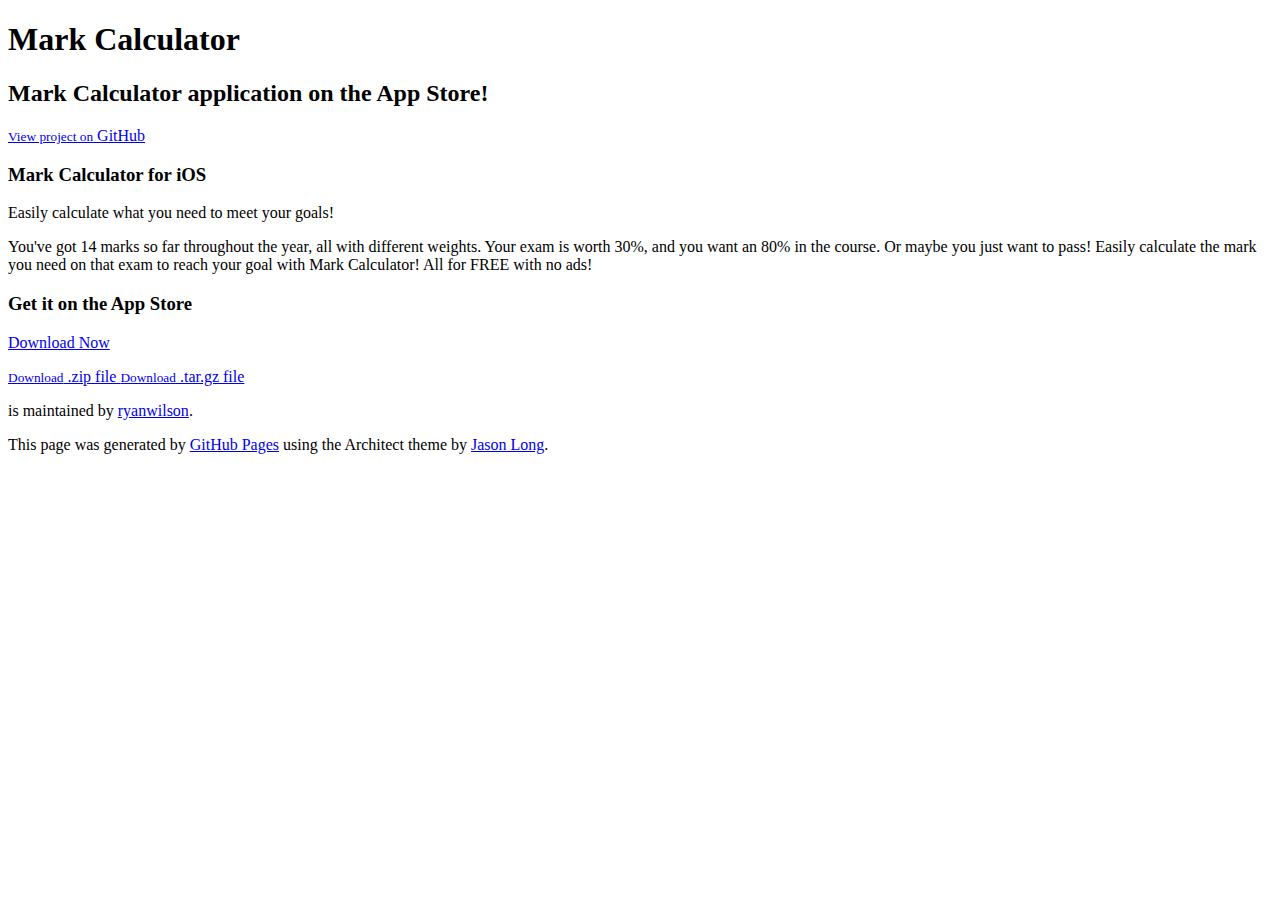
==== index.html @ 30061e3a "Changed a few things." ====
<!DOCTYPE html>
<html>
  <head>
    <meta charset='utf-8'>
    <meta http-equiv="X-UA-Compatible" content="chrome=1">
    <meta name="viewport" content="width=device-width, initial-scale=1, maximum-scale=1">
    <link href='https://fonts.googleapis.com/css?family=Architects+Daughter' rel='stylesheet' type='text/css'>
    <link rel="stylesheet" type="text/css" href="stylesheets/stylesheet.css" media="screen">
    <link rel="stylesheet" type="text/css" href="stylesheets/github-light.css" media="screen">
    <link rel="stylesheet" type="text/css" href="stylesheets/print.css" media="print">

    <!--[if lt IE 9]>
    <script src="//html5shiv.googlecode.com/svn/trunk/html5.js"></script>
    <![endif]-->

    <title>Markcalculator by ryanwilson</title>
  </head>

  <body>
    <header>
      <div class="inner">
        <h1>Mark Calculator</h1>
        <h2>Mark Calculator application on the App Store!</h2>
        <a href="https://github.com/ryanwilson/MarkCalculator" class="button"><small>View project on</small> GitHub</a>
      </div>
    </header>

    <div id="content-wrapper">
      <div class="inner clearfix">
        <section id="main-content">
          <h3>
<a id="mark-calculator-for-ios" class="anchor" href="#mark-calculator-for-ios" aria-hidden="true"><span class="octicon octicon-link"></span></a>Mark Calculator for iOS</h3>

<p>Easily calculate what you need to meet your goals!</p>

<p>You've got 14 marks so far throughout the year, all with different weights. Your exam is worth 30%, and you want an 80% in the course. Or maybe you just want to pass! Easily calculate the mark you need on that exam to reach your goal with Mark Calculator! All for FREE with no ads!</p>

<h3>
<a id="get-it-on-the-app-store" class="anchor" href="#get-it-on-the-app-store" aria-hidden="true"><span class="octicon octicon-link"></span></a>Get it on the App Store</h3>

<p><a href="https://itunes.apple.com/ca/app/mark-calculator/id434291749?mt=8">Download Now</a></p>
        </section>

        <aside id="sidebar">
          <a href="https://github.com/ryanwilson/MarkCalculator/zipball/master" class="button">
            <small>Download</small>
            .zip file
          </a>
          <a href="https://github.com/ryanwilson/MarkCalculator/tarball/master" class="button">
            <small>Download</small>
            .tar.gz file
          </a>

          <p class="repo-owner"><a href="https://github.com/ryanwilson/MarkCalculator"></a> is maintained by <a href="https://github.com/ryanwilson">ryanwilson</a>.</p>

          <p>This page was generated by <a href="https://pages.github.com">GitHub Pages</a> using the Architect theme by <a href="https://twitter.com/jasonlong">Jason Long</a>.</p>
        </aside>
      </div>
    </div>

            <script type="text/javascript">
            var gaJsHost = (("https:" == document.location.protocol) ? "https://ssl." : "http://www.");
            document.write(unescape("%3Cscript src='" + gaJsHost + "google-analytics.com/ga.js' type='text/javascript'%3E%3C/script%3E"));
          </script>
          <script type="text/javascript">
            try {
              var pageTracker = _gat._getTracker("UA-22021477-1");
            pageTracker._trackPageview();
            } catch(err) {}
          </script>

  </body>
</html>
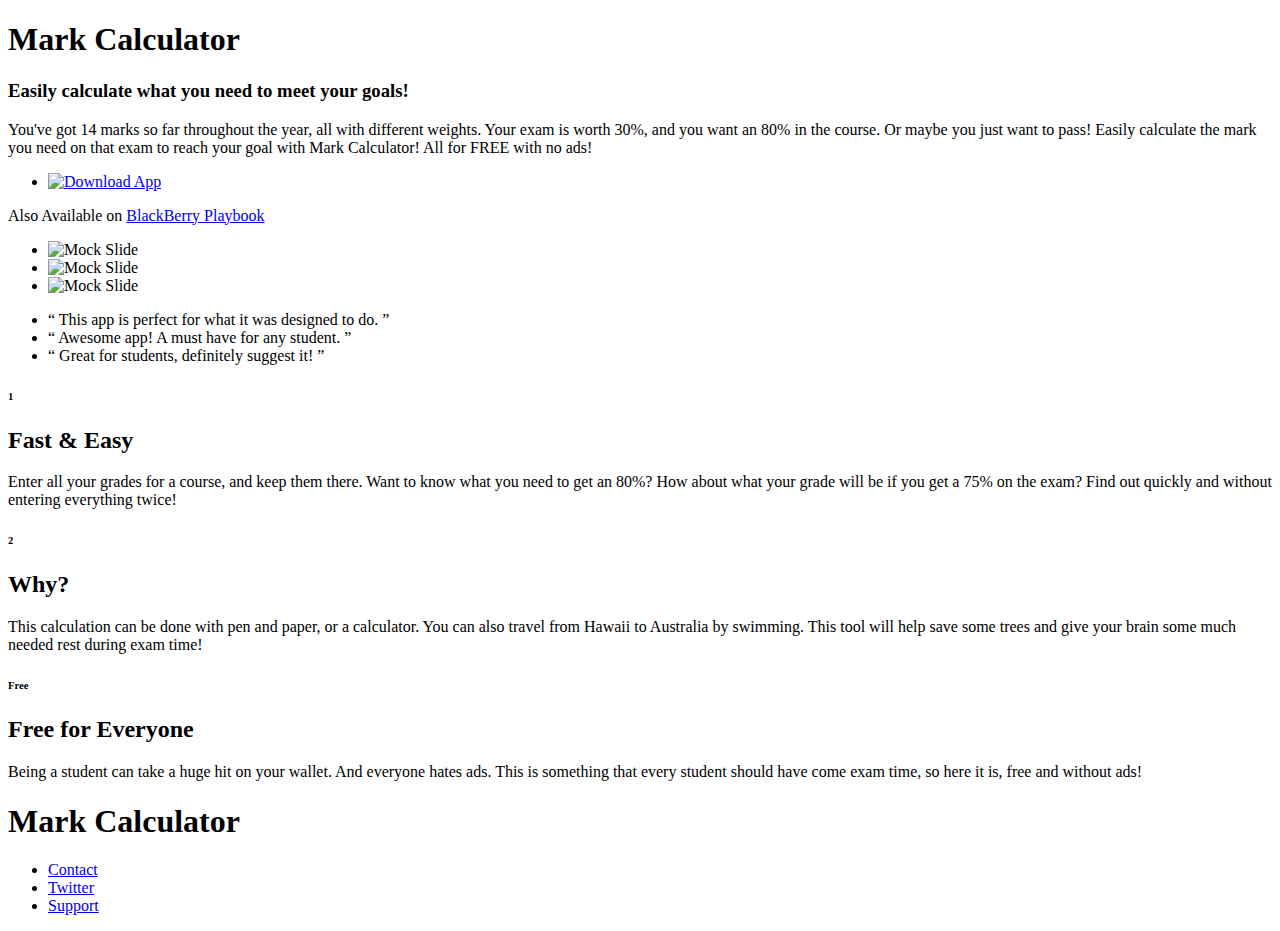
==== commit 851bd270: "Put up old iPage files." ====
--- a/index.html
+++ b/index.html
@@ -1,73 +1,167 @@
 <!DOCTYPE html>
-<html>
-  <head>
-    <meta charset='utf-8'>
-    <meta http-equiv="X-UA-Compatible" content="chrome=1">
-    <meta name="viewport" content="width=device-width, initial-scale=1, maximum-scale=1">
-    <link href='https://fonts.googleapis.com/css?family=Architects+Daughter' rel='stylesheet' type='text/css'>
-    <link rel="stylesheet" type="text/css" href="stylesheets/stylesheet.css" media="screen">
-    <link rel="stylesheet" type="text/css" href="stylesheets/github-light.css" media="screen">
-    <link rel="stylesheet" type="text/css" href="stylesheets/print.css" media="print">
+<!--[if lt IE 7]>      <html class="no-js lt-ie9 lt-ie8 lt-ie7"> <![endif]-->
+<!--[if IE 7]>         <html class="no-js lt-ie9 lt-ie8"> <![endif]-->
+<!--[if IE 8]>         <html class="no-js lt-ie9"> <![endif]-->
+<!--[if gt IE 8]><!--> <html class="no-js"> <!--<![endif]-->
+    <head>
+        <meta charset="utf-8">
+        <meta http-equiv="X-UA-Compatible" content="IE=edge,chrome=1">
+        <meta name="keywords" content="iPhone, iPod, iPad, App, Playbook, Blackberry, Mark Calculator, Grade," />
+        <meta name="description" content="Mark Calculator App" />
+        <meta name="author" content="Ryan Wilson" />
+        <meta name="copyright" content="&copy; 2013 Ryan Wilson. All rights reserved." />
 
-    <!--[if lt IE 9]>
-    <script src="//html5shiv.googlecode.com/svn/trunk/html5.js"></script>
-    <![endif]-->
+        <title>Mark Calculator</title>
+        <meta name="description" content="">
+        
+        <meta content="width=device-width, initial-scale=1, maximum-scale=1, user-scalable=no" name="viewport">
+        <meta content="black" name="apple-mobile-web-app-status-bar-style">
+        
+        <link rel="stylesheet" href="css/normalize.min.css">
+        <link rel="stylesheet" href="css/main.css">
+        <link rel="stylesheet" href="css/flexslider.css">
+        <script src="js/vendor/modernizr-2.6.1-respond-1.1.0.min.js"></script>	
+    </head>
+    <body>
+    <div id="wrap">
+        <!--[if lt IE 7]>
+            <p class="chromeframe">You are using an outdated browser. <a href="http://browsehappy.com/">Upgrade your browser today</a> or <a href="http://www.google.com/chromeframe/?redirect=true">install Google Chrome Frame</a> to better experience this site.</p>
+        <![endif]-->
+		
+		
+		<!-- START HEADER  -->
+        <div class="header-container">
+            <header class="wrapper clearfix">
+            	<div class="ctaColumn">
+                
+                <!-- LOGO Replace // Replace Text with your App name for SEO, text is replaced with logo.png file  -->
+                <h1>Mark Calculator</h1>
+                
+                <!-- START HEADER TEXT  -->
+                <h3>Easily calculate what you need to meet your goals!</h3>
+                <p>You've got 14 marks so far throughout the year, all with different weights. Your exam is worth 30%, and you want an 80% in the course. Or maybe you just want to pass! Easily calculate the mark you need on that exam to reach your goal with Mark Calculator! All for FREE with no ads!</p>
+                
+                <!-- INSERT STORES // Insert Desired App Store Buttons / Extra buttons in img folder  -->
+                <ul class="clearfix">
+                	<li><a href="https://itunes.apple.com/ca/app/mark-calculator/id434291749?mt=8"><img src="img/appStore_Btn@2x.png" alt="Download App" /></a></li>
+                </ul>
+                
+                <!-- INSERT ALT STORES // Insert Alternative App Store Links  -->
+                <p class="available">Also Available on <a href="http://appworld.blackberry.com/webstore/content/38161/?lang=en">BlackBerry Playbook</a></p>
+                </div>
+                
+                <!-- START IPHONE SLIDER -->
+                <div class="fader">
+                	<div class="flexslider1">
+                	  <ul class="slides">
+                	  	<!-- INSERT IPHONE SLIDE  -->
+                	    <li><img src="img/slide1@2x.png" alt="Mock Slide" /></li>
+                	    <!-- INSERT IPHONE SLIDE  --> 
+                	  	<li><img src="img/slide2@2x.png" alt="Mock Slide" /></li>
+                	  	<!-- INSERT IPHONE SLIDE  --> 
+                	  	<li><img src="img/slide3@2x.png" alt="Mock Slide" /></li> 
+                	  </ul>
+                	</div>
+                </div>
+  
+                <!-- END HEADER -->	
+            </header>
+        </div>
+		
+		
+		
+		
+		<!-- START FEATURES  -->	
+        <div class="main-container">
+            <div class="main wrapper clearfix">
+				<article>
+                    <header>
+                    	<div class="flexslider2 quote">
+                    	  <ul class="slides">
+                    	  	<!-- INSERT QUOTE  -->
+                    	    <li>“ This app is perfect for what it was designed to do. ” </li>
+                    	     <!-- INSERT QUOTE  --> 
+                    	  	<li>“ Awesome app! A must have for any student. ”</li>
+                    	  	 <!-- INSERT QUOTE  -->
+                    	  	<li>“ Great for students, definitely suggest it! ”</li>
+                    	  </ul>
+                    	</div>	                  
+                    </header>
+                    
+                    
+                    <!-- INSERT FEATURE TEXT  -->
+                    <section>
+                        <h6>1</h6>
+                        <h2>Fast & Easy</h2>                        
+                        <p>Enter all your grades for a course, and keep them there. Want to know what you need to get an 80%? How about what your grade will be if you get a 75% on the exam? Find out quickly and without entering everything twice!</p>
+                    </section>
+                    
+                    <!-- INSERT FEATURE TEXT  -->
+                    <section>
+                        <h6>2</h6>
+                        <h2>Why?</h2>                        
+                        <p>This calculation can be done with pen and paper, or a calculator. You can also travel from Hawaii to Australia by swimming. This tool will help save some trees and give your brain some much needed rest during exam time! </p>
+                    </section>
+                    
+                    <!-- INSERT FEATURE TEXT  -->
+                    <section class="last">
+                        <h6>Free</h6>
+                        <h2>Free for Everyone</h2>                        
+                        <p>Being a student can take a huge hit on your wallet. And everyone hates ads. This is something that every student should have come exam time, so here it is, free and without ads!</p>
+                    </section>
+                </article>
 
-    <title>Markcalculator by ryanwilson</title>
-  </head>
+                
+				<!-- END MAIN -->	
+            </div> 
+        </div> 
+		
+		
+		
+		
+		<!-- START FOOTER  -->
+        <div class="footer-container">
+            <footer class="wrapper clearfix">
+            
+                <!-- LOGO Replace // Replace Text with your App name for SEO, text is replaced with logo.png file  -->
+                <h1>Mark Calculator</h1>
+                
+                <!-- INSERT Footer Links // Insert Desired menu items  -->
+                <ul>
+                	<li><a href="mailto:ryanwils+markcalc@gmail.com?Subject=Mark%20Calculator">Contact</a></li>
+                	<li><a href="https://twitter.com/ryanwils">Twitter</a></li>
+                	<li><a href="mailto:ryanwils+markcalc@gmail.com?Subject=Mark%20Calculator%20Support">Support</a></li>
+                </ul>
+                
+            <!-- END FOOTER -->    
+            </footer>
+        </div>
+        </div>
+		
+		
+		
+		
+		<!-- LOAD SCRIPTS -->
+        <script src="http://ajax.googleapis.com/ajax/libs/jquery/1.8.0/jquery.min.js"></script>
+        <script>window.jQuery || document.write('<script src="js/vendor/jquery-1.8.0.min.js"><\/script>')</script>
+        <!--<script src="js/retina.js"></script>-->
+        <script defer src="js/jquery.flexslider-min.js"></script>
+		<script src="js/main.js"></script>
+		
 
-  <body>
-    <header>
-      <div class="inner">
-        <h1>Mark Calculator</h1>
-        <h2>Mark Calculator application on the App Store!</h2>
-        <a href="https://github.com/ryanwilson/MarkCalculator" class="button"><small>View project on</small> GitHub</a>
-      </div>
-    </header>
+		<!-- Load google Analytics -->
+    <script type="text/javascript">
+      var _gaq = _gaq || [];
+      _gaq.push(['_setAccount', 'UA-22021477-1']);
+      _gaq.push(['_trackPageview']);
 
-    <div id="content-wrapper">
-      <div class="inner clearfix">
-        <section id="main-content">
-          <h3>
-<a id="mark-calculator-for-ios" class="anchor" href="#mark-calculator-for-ios" aria-hidden="true"><span class="octicon octicon-link"></span></a>Mark Calculator for iOS</h3>
-
-<p>Easily calculate what you need to meet your goals!</p>
-
-<p>You've got 14 marks so far throughout the year, all with different weights. Your exam is worth 30%, and you want an 80% in the course. Or maybe you just want to pass! Easily calculate the mark you need on that exam to reach your goal with Mark Calculator! All for FREE with no ads!</p>
-
-<h3>
-<a id="get-it-on-the-app-store" class="anchor" href="#get-it-on-the-app-store" aria-hidden="true"><span class="octicon octicon-link"></span></a>Get it on the App Store</h3>
-
-<p><a href="https://itunes.apple.com/ca/app/mark-calculator/id434291749?mt=8">Download Now</a></p>
-        </section>
-
-        <aside id="sidebar">
-          <a href="https://github.com/ryanwilson/MarkCalculator/zipball/master" class="button">
-            <small>Download</small>
-            .zip file
-          </a>
-          <a href="https://github.com/ryanwilson/MarkCalculator/tarball/master" class="button">
-            <small>Download</small>
-            .tar.gz file
-          </a>
-
-          <p class="repo-owner"><a href="https://github.com/ryanwilson/MarkCalculator"></a> is maintained by <a href="https://github.com/ryanwilson">ryanwilson</a>.</p>
-
-          <p>This page was generated by <a href="https://pages.github.com">GitHub Pages</a> using the Architect theme by <a href="https://twitter.com/jasonlong">Jason Long</a>.</p>
-        </aside>
-      </div>
-    </div>
-
-            <script type="text/javascript">
-            var gaJsHost = (("https:" == document.location.protocol) ? "https://ssl." : "http://www.");
-            document.write(unescape("%3Cscript src='" + gaJsHost + "google-analytics.com/ga.js' type='text/javascript'%3E%3C/script%3E"));
-          </script>
-          <script type="text/javascript">
-            try {
-              var pageTracker = _gat._getTracker("UA-22021477-1");
-            pageTracker._trackPageview();
-            } catch(err) {}
-          </script>
-
-  </body>
+      (function() {
+        var ga = document.createElement('script'); ga.type = 'text/javascript'; ga.async = true;
+        ga.src = ('https:' == document.location.protocol ? 'https://ssl' : 'http://www') + '.google-analytics.com/ga.js';
+        var s = document.getElementsByTagName('script')[0]; s.parentNode.insertBefore(ga, s);
+      })();
+    </script>
+    <!-- End Load google Analytics -->
+    
+    </body>
 </html>
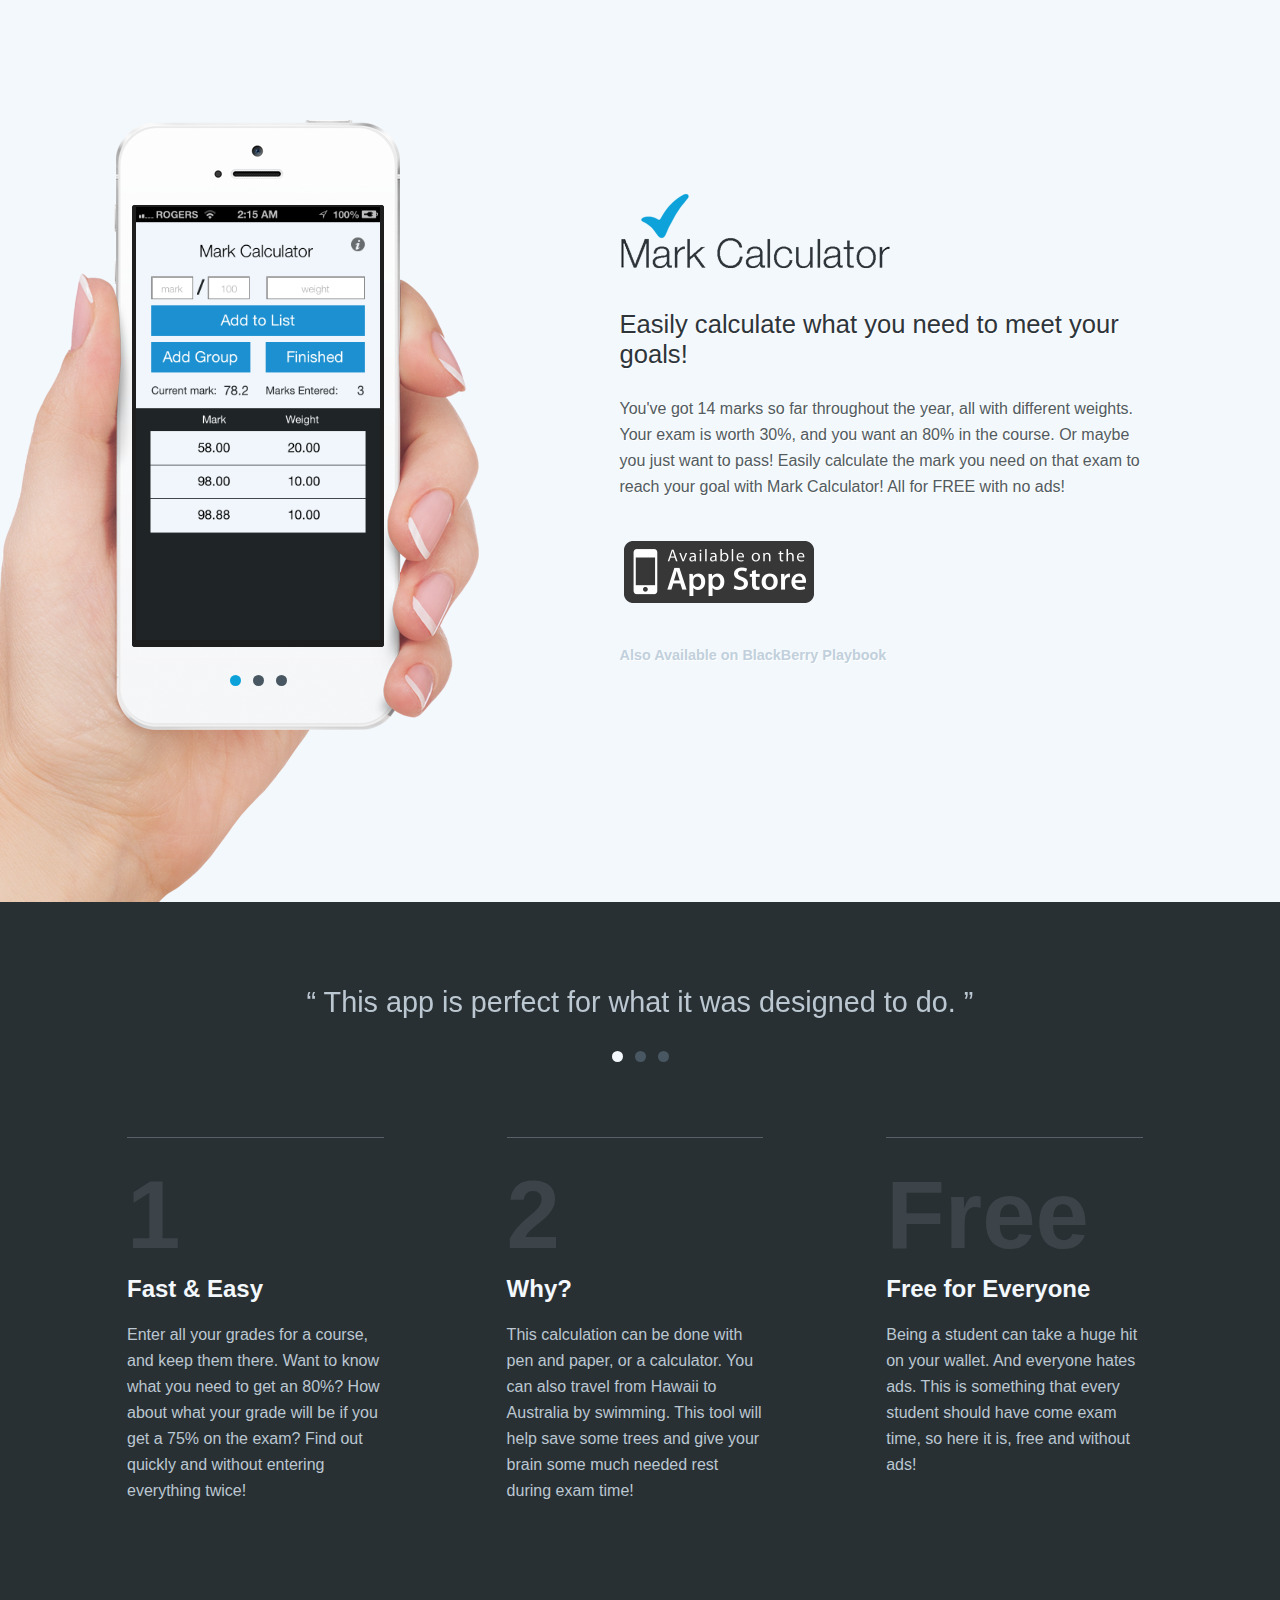
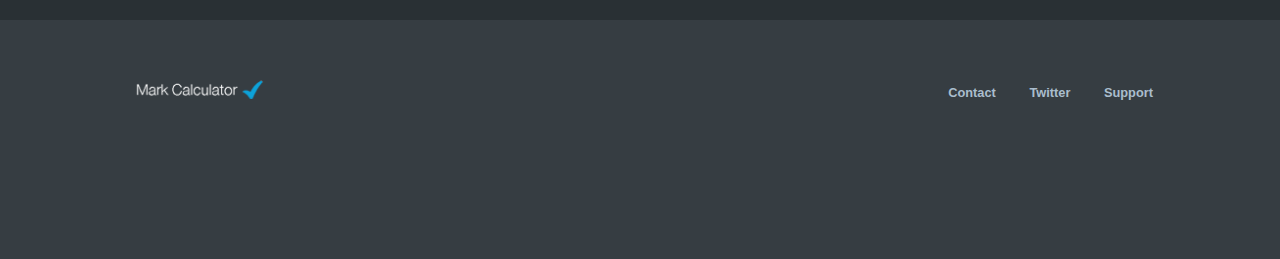
==== commit 9e5f8bbc: "Special comment for GH Pages" ====
--- a/index.html
+++ b/index.html
@@ -1,4 +1,5 @@
 <!DOCTYPE html>
+<!-- Hello, GitHub Pages! -->
 <!--[if lt IE 7]>      <html class="no-js lt-ie9 lt-ie8 lt-ie7"> <![endif]-->
 <!--[if IE 7]>         <html class="no-js lt-ie9 lt-ie8"> <![endif]-->
 <!--[if IE 8]>         <html class="no-js lt-ie9"> <![endif]-->
--- a/css/main.css
+++ b/css/main.css
@@ -0,0 +1,432 @@
+/* ==========================================================================
+   HTML5 Boilerplate styles - h5bp.com (generated via initializr.com)
+   ========================================================================== */
+
+html, button, input, select, textarea { color: #222; }
+body { font-size: 1em; line-height: 1.4; }
+
+::-moz-selection { background: #b3d4fc; text-shadow: none; }
+::selection { background: #b3d4fc; text-shadow: none; }
+.chromeframe { margin: 0.2em 0; background: #ccc; color: #000; padding: 0.2em 0;}
+hr { display: block; height: 1px; border: 0; border-top: 1px solid #ccc; margin: 1em 0; padding: 0; }
+img { vertical-align: middle; }
+a{ text-decoration: none; }
+body { font: 16px/26px Helvetica, Helvetica Neue, Arial;  -webkit-font-smoothing: antialiased; font-smooth: always; text-shadow: 1px 1px 1px rgba(0,0,0,0.004);}
+.wrapper { width: 92%; margin: 0 4%; }
+
+
+
+/* ==========================================================================
+   Main Theme Styles
+   ========================================================================== */
+
+
+.header-container {
+    background: #f3f8fc; /* Adjust Background colour of header */
+    color: #525b60;  /* Adjust colour of header text */
+	text-shadow: 1px 1px 0 #ffffff;
+	padding-top: 50px;
+}
+
+
+/* ==========================================================================
+   LOGO
+   ========================================================================== */
+.header-container h1{
+	text-indent: -10000em;
+	position: relative;
+	width: 271px; /* Adjust Width for Logo if needed */
+	height: 93px; /* Adjust Height for Logo if needed */
+	background: url(../img/logo.png) no-repeat center 0; /* Change Your Logo Name */
+	background-size: 100%;
+	margin: 0 auto;
+}
+@media (min--moz-device-pixel-ratio: 1.5),
+	(-o-min-device-pixel-ratio: 3/2),
+	(-webkit-min-device-pixel-ratio: 1.5),
+	(min-device-pixel-ratio: 1.5),
+	(min-resolution: 1.5dppx) {
+	/* on retina, use image that's scaled by 2 */
+.header-container h1{
+	background: url(../img/logo@2x.png) no-repeat 0 0; /* Change Retina Logo */
+}
+}
+
+
+
+.header-container h3{
+	color: #2e353a;
+	font-weight: normal;
+	font-size: 1.6em;
+	line-height: 1.2;
+}
+.header-container h4{
+	font-weight: 700;
+	color: #0ca2d9;
+	margin-bottom: 5px;
+	margin-top: 40px;
+}
+.ctaColumn ul{
+	margin: 0;
+	padding: 20px 0;
+}
+.header-container li{
+	list-style-type: none;
+}
+.ctaColumn li{
+	display: inline-block;
+	text-align: center;
+	margin: 5px;
+}
+.ctaColumn li a{
+	opacity: .999;
+	-webkit-transition: all 300ms ease-in-out;
+	-moz-transition: all 300ms ease-in-out;
+	-ms-transition: all 300ms ease-in-out;
+	-o-transition: all 300ms ease-in-out;
+	transition: all 300ms ease-in-out;
+	width: 190px;
+	display: block;
+}
+.ctaColumn li a:hover{
+	opacity: .7;
+}
+.ctaColumn li a img{
+	width: 100%;
+}
+.ctaColumn{
+	text-align: center;
+	padding-top: 0px;
+	margin-bottom: 50px;
+}
+.available{
+	font-size: .9em;
+}
+.available, .available a {
+	font-weight: 700;
+	color: #c1d0dc; /* Change colour of alt app store links */
+	-webkit-transition: all 300ms ease-in-out;
+	-moz-transition: all 300ms ease-in-out;
+	-ms-transition: all 300ms ease-in-out;
+	-o-transition: all 300ms ease-in-out;
+	transition: all 300ms ease-in-out;
+}
+.available a:hover{
+	color: #6b7d84; /* Change colour of alt app store links on hover */
+}
+.ctaColumn input[type="text"]{
+	border-radius: 4px;
+	padding: 0.8em;
+	width: 85%;
+	border: 1px solid #e1e8ed;
+	color: #657884;
+	text-align: center;
+	outline: none;
+	box-shadow: none;
+	-webkit-appearance:none;
+}
+.signup{
+	position: relative;	
+}
+.signup:after{
+	content: "";
+	position: absolute;
+	right: 10%;
+	top: 15px;
+	background: url(../img/mailIcon.png) no-repeat center 0; /*Image of iphone 5 in hand */
+	width: 28px;
+	height: 14px;
+	background-size: 100%;
+	display: none;
+}
+@media (min--moz-device-pixel-ratio: 1.5),
+	(-o-min-device-pixel-ratio: 3/2),
+	(-webkit-min-device-pixel-ratio: 1.5),
+	(min-device-pixel-ratio: 1.5),
+	(min-resolution: 1.5dppx) {
+	/* on retina, use image that's scaled by 2 */
+.signup:after{
+	background: url(../img/iphone_nohand@2x.png) no-repeat center 0; /*Image of iphone 5 in hand */
+}
+}
+.fader{
+	position: relative;
+	padding-bottom: 268px;
+	width: 286px;
+	margin-right: auto;
+	margin-left: auto;
+	background: url(../img/iphone_nohand.png) no-repeat center 0; /*Image of iphone 5 in hand */
+	background-size: 100%;
+}
+@media (min--moz-device-pixel-ratio: 1.5),
+	(-o-min-device-pixel-ratio: 3/2),
+	(-webkit-min-device-pixel-ratio: 1.5),
+	(min-device-pixel-ratio: 1.5),
+	(min-resolution: 1.5dppx) {
+	/* on retina, use image that's scaled by 2 */
+.fader{
+	background: url(../img/iphone_nohand@2x.png) no-repeat center 0; /*Image of iphone 5 in hand */
+}
+}
+.fader .flexslider1{
+	width: 244px;
+	height: 434px;
+	position: relative;
+	top: 87px;
+	margin-bottom: 0;
+	margin-right: auto;
+	margin-left: auto;
+}
+.fader .flex-control-nav{
+	bottom: -60px;
+}
+.fader:before{
+	content: "";
+	position: absolute;
+	left: 0px;
+	top: 2px;
+	width: 286px;
+	height: 605px;
+}
+.fader .flex-control-paging li a {
+	width: 11px; 
+	height: 11px; 
+	display: block; 
+	background: #485762; /* Change colour of iphone nav dots */
+	cursor: pointer; 
+	text-indent: -9999px; 
+	border-radius: 20px;
+	-webkit-transition: all 300ms ease-in-out;
+	-moz-transition: all 300ms ease-in-out;
+	-ms-transition: all 300ms ease-in-out;
+	-o-transition: all 300ms ease-in-out;
+	transition: all 300ms ease-in-out; 
+}
+.fader .flex-control-paging li a:hover { 
+	background: #5a6c79; /* Change colour of iphone nav dots on hover */
+}
+.fader .flex-control-paging li a.flex-active { 
+	background: #0ca2d9; /* Change colour of iphone nav dots when active */
+	cursor: default;
+}
+.fader .slides li img{
+	width: 100%;
+}
+.main-container{
+	background: #293034; /* Adjust Background colour of Main Area */
+	color: #bbc7d1; /* Adjust colour of Main Text */
+}
+.main { 
+	padding: 80px 0 100px; 
+}
+.main-container h2{
+	color: #f3f8fc;
+}
+.main-container h6{
+	color: #3c444a;
+	font-size: 6em;
+	margin: 0.5em 0;
+}
+.main-container section{
+	border-top: 1px solid #586168;
+	padding-top: 1em;
+	margin-top: 40px;
+}
+.flexslider2 {
+	margin-bottom: 90px;
+}
+.quote .slides li{
+	font-size: 1.8em;
+	line-height: 1.4;
+	font-weight: 100;
+	text-align: center;
+	padding-bottom: .5em;
+	width: 244px;
+}
+.quote .flex-control-paging li a {
+	width: 11px; 
+	height: 11px; 
+	display: block; 
+	background: #485762; /* Change colour of iphone nav dots */
+	cursor: pointer; 
+	text-indent: -9999px;
+	border-radius: 20px; 
+	-webkit-transition: all 300ms ease-in-out;
+	-moz-transition: all 300ms ease-in-out;
+	-ms-transition: all 300ms ease-in-out;
+	-o-transition: all 300ms ease-in-out;
+	transition: all 300ms ease-in-out;
+}
+.quote .flex-control-paging li a:hover { 
+	background: #5a6c79; /* Change colour of iphone nav dots on hover */
+}
+.quote .flex-control-paging li a.flex-active { 
+	background: #f3f8fc;  /* Change colour of iphone nav dots when active */
+	cursor: default;
+	}
+.footer-container {
+    background: #363d42;  /* Adjust Background colour of Footer Area */
+    font-size: .8em;
+    padding-bottom: 100px;
+    padding-top: 40px;
+}
+
+
+/* ==========================================================================
+   FOOTER LOGO
+   ========================================================================== */ 
+.footer-container h1{
+	text-indent: -10000em;
+	position: relative;
+	width: 142px; /* Adjust Width for Logo if needed */
+	height: 19px; /* Adjust Height for Logo if needed */
+	background: url(../img/logo_foot.png) no-repeat center 0; /* Change Logo */
+	background-size: 100%;
+	margin: 0 auto 40px;
+}
+@media (min--moz-device-pixel-ratio: 1.5),
+	(-o-min-device-pixel-ratio: 3/2),
+	(-webkit-min-device-pixel-ratio: 1.5),
+	(min-device-pixel-ratio: 1.5),
+	(min-resolution: 1.5dppx) {
+	/* on retina, use image that's scaled by 2 */
+.footer-container h1{
+	background: url(../img/logo_foot@2x.png) no-repeat 0 0; /*Change Retina Logo */
+}
+}
+
+
+
+.footer-container ul{
+	padding: 0;
+	margin: 0;
+	text-align: center;
+}
+.footer-container li{
+	display: inline-block;
+	text-align: center;
+	list-style-type: none;
+	margin-left: 30px;
+}
+.footer-container li:first-child{
+	margin-left: 0;
+}
+.footer-container li a{
+	color: #aabdcd; /* Change colour of footer links */
+	font-weight: 700;
+	-webkit-transition: all 300ms ease-in-out;
+	-moz-transition: all 300ms ease-in-out;
+	-ms-transition: all 300ms ease-in-out;
+	-o-transition: all 300ms ease-in-out;
+	transition: all 300ms ease-in-out;
+}
+.footer-container li a:hover{
+	color: #fbfdff; /* Change colour of footer links on hover */
+}
+.footer-container footer {
+	color: #fff; 
+	padding: 20px 0; 
+}
+
+
+/* ==========================================================================
+   Insert Author's custom styles
+   ========================================================================== */
+
+
+
+
+
+
+
+
+
+
+
+
+/* ==========================================================================
+   Media Queries
+   ========================================================================== */
+
+@media only screen and (min-width: 480px) { }
+@media only screen and (min-width: 680px) {
+	.wrapper { width: 90%; margin: 0 5%; }
+	.ctaColumn input[type="text"]{ text-align: left; }
+	.signup:after{ display: block; }
+	.fader .flexslider1{ left: 209px; margin-right: 0; margin-left: 0; }
+	.fader{ padding-bottom: 348px;  margin: 0; background: none;}
+	.fader:before {
+		background: url(../img/iphone.png) 0 0; /*Image of iphone 5 in hand */ 
+		background-size: 100%;
+		left: -40px; 
+		width: 593px;
+		height: 782px;
+		top: 0px;
+	}
+	@media (min--moz-device-pixel-ratio: 1.5),
+		(-o-min-device-pixel-ratio: 3/2),
+		(-webkit-min-device-pixel-ratio: 1.5),
+		(min-device-pixel-ratio: 1.5),
+		(min-resolution: 1.5dppx) {
+		/* on retina, use image that's scaled by 2 */
+	.fader:before {
+		background: url(../img/iphone@2x.png) 0 0; /*Image of iphone 5 in hand */ 
+	}
+	}
+		
+}
+@media only screen and (min-width: 768px) {
+    .main-container section{ width: 25%; float: left; margin-right: 12%; }
+    .main-container section.last{ margin-right: 0px; }
+    .footer-container h1{ float: left; }
+    .footer-container ul{ float: right; }
+    .fader .flexslider1{ left: 225px; }
+    .fader:before{ left: -24px; }
+    .flexslider2 { margin-bottom: 60px; }
+}
+@media only screen and (min-width: 870px) {
+	.header-container h1{
+		background: url(../img/logo.png) no-repeat 0 0; /* Logo */
+		margin: 0;
+	}
+	.ctaColumn { float: right; width: 52%; padding-bottom: 80px; text-align: left; padding-top: 70px; }
+	.signup:after{ right: 15%; }
+	.fader { float: left; width: 35%; }
+	.header-container { padding-top: 120px; }
+	.fader .flexslider1{ left: 9px; }
+	.fader:before{ content: ""; position: absolute; background-position: 0 0; width: 593px; height: 782px; left: -240px;top: 0px; }
+	
+}
+@media only screen and (min-width: 1140px) {
+    .wrapper { width: 1026px; /* 1140px - 10% for margins */ margin: 0 auto; }
+}
+
+
+
+
+/* ==========================================================================
+   Helper classes
+   ========================================================================== */
+
+.clearfix:before, .clearfix:after { content: " "; display: table; }
+.clearfix:after { clear: both; }
+.clearfix { *zoom: 1; }
+
+
+
+/* ==========================================================================
+   Print styles
+   ========================================================================== */
+
+@media print {
+* { background: transparent !important; color: #000 !important; box-shadow:none !important; text-shadow: none !important;}
+a, a:visited { text-decoration: underline; }
+a[href]:after { content: " (" attr(href) ")";}
+abbr[title]:after { content: " (" attr(title) ")"; }
+.ir a:after, a[href^="javascript:"]:after, a[href^="#"]:after { content: ""; }
+img { max-width: 100% !important; page-break-inside: avoid; }
+
+@page { margin: 0.5cm; }
+p, h2, h3 { orphans: 3; widows: 3; }
+h2, h3 { page-break-after: avoid; }
+}